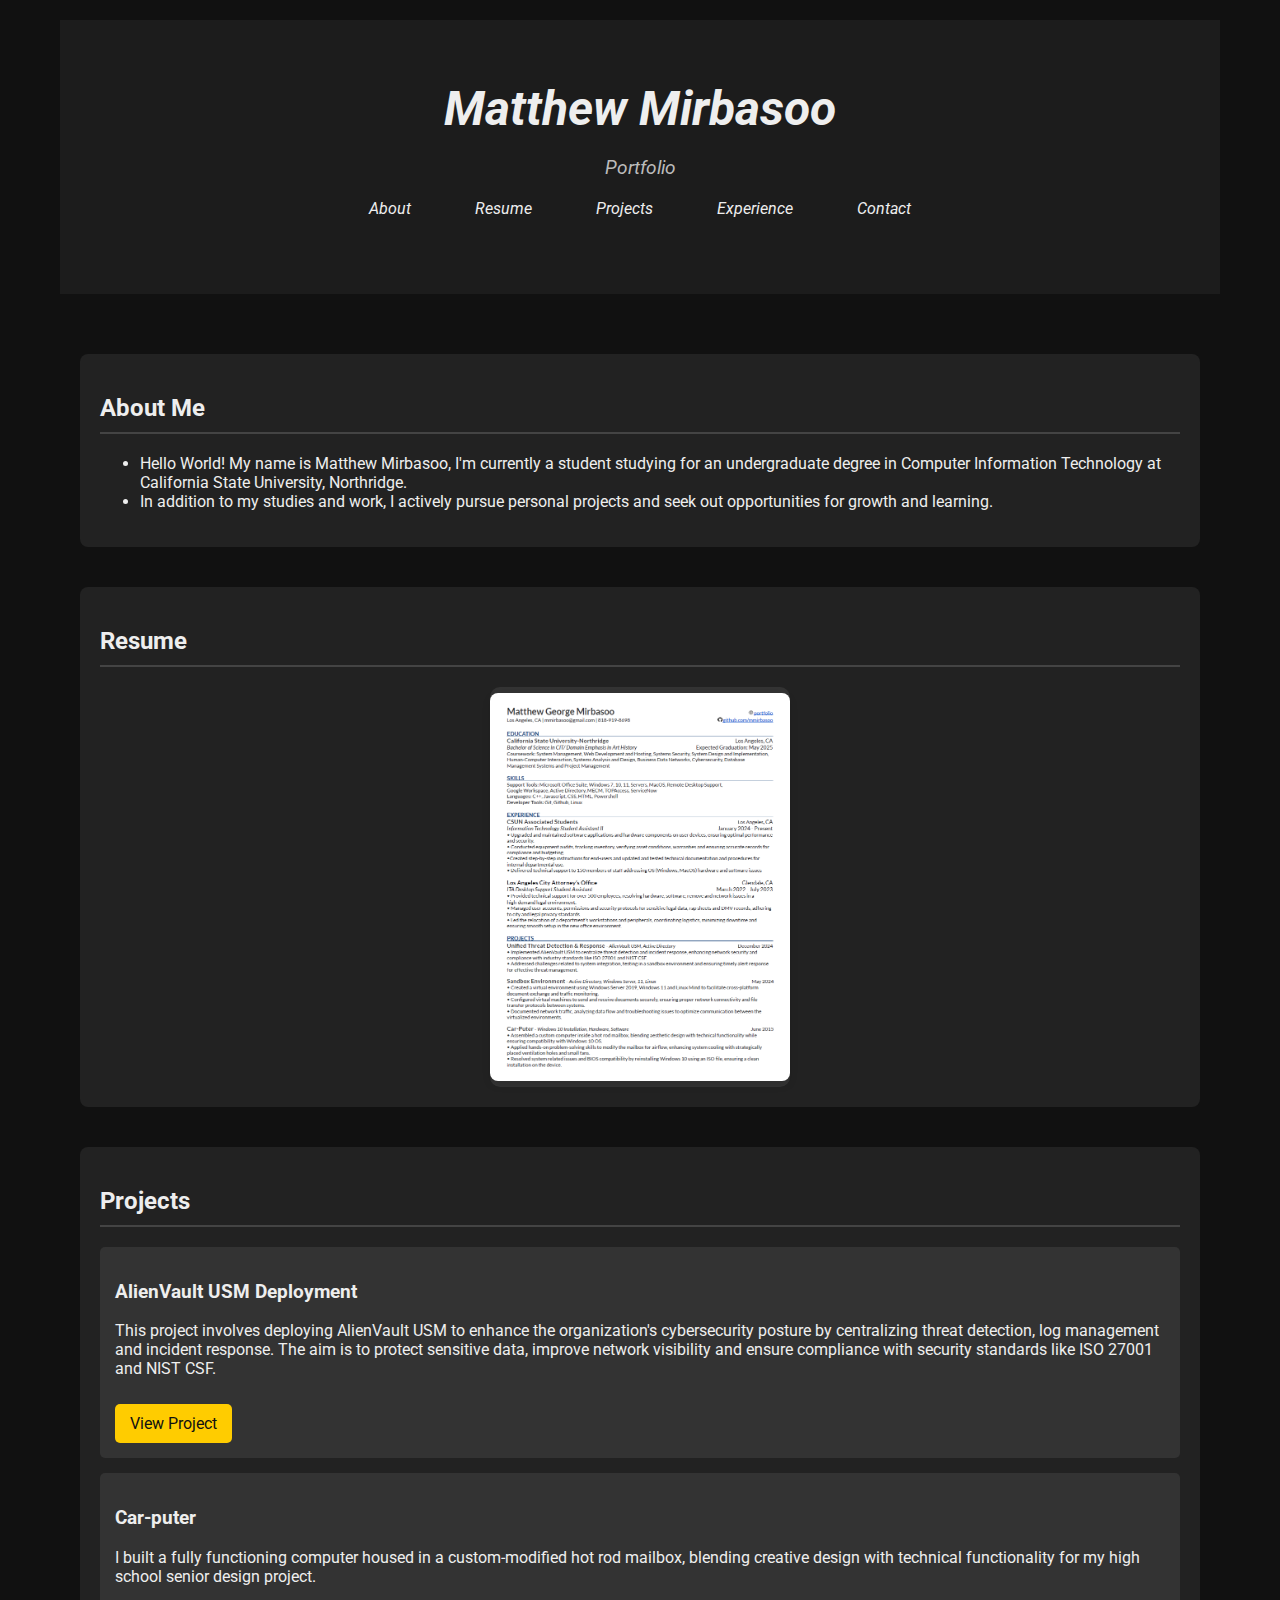
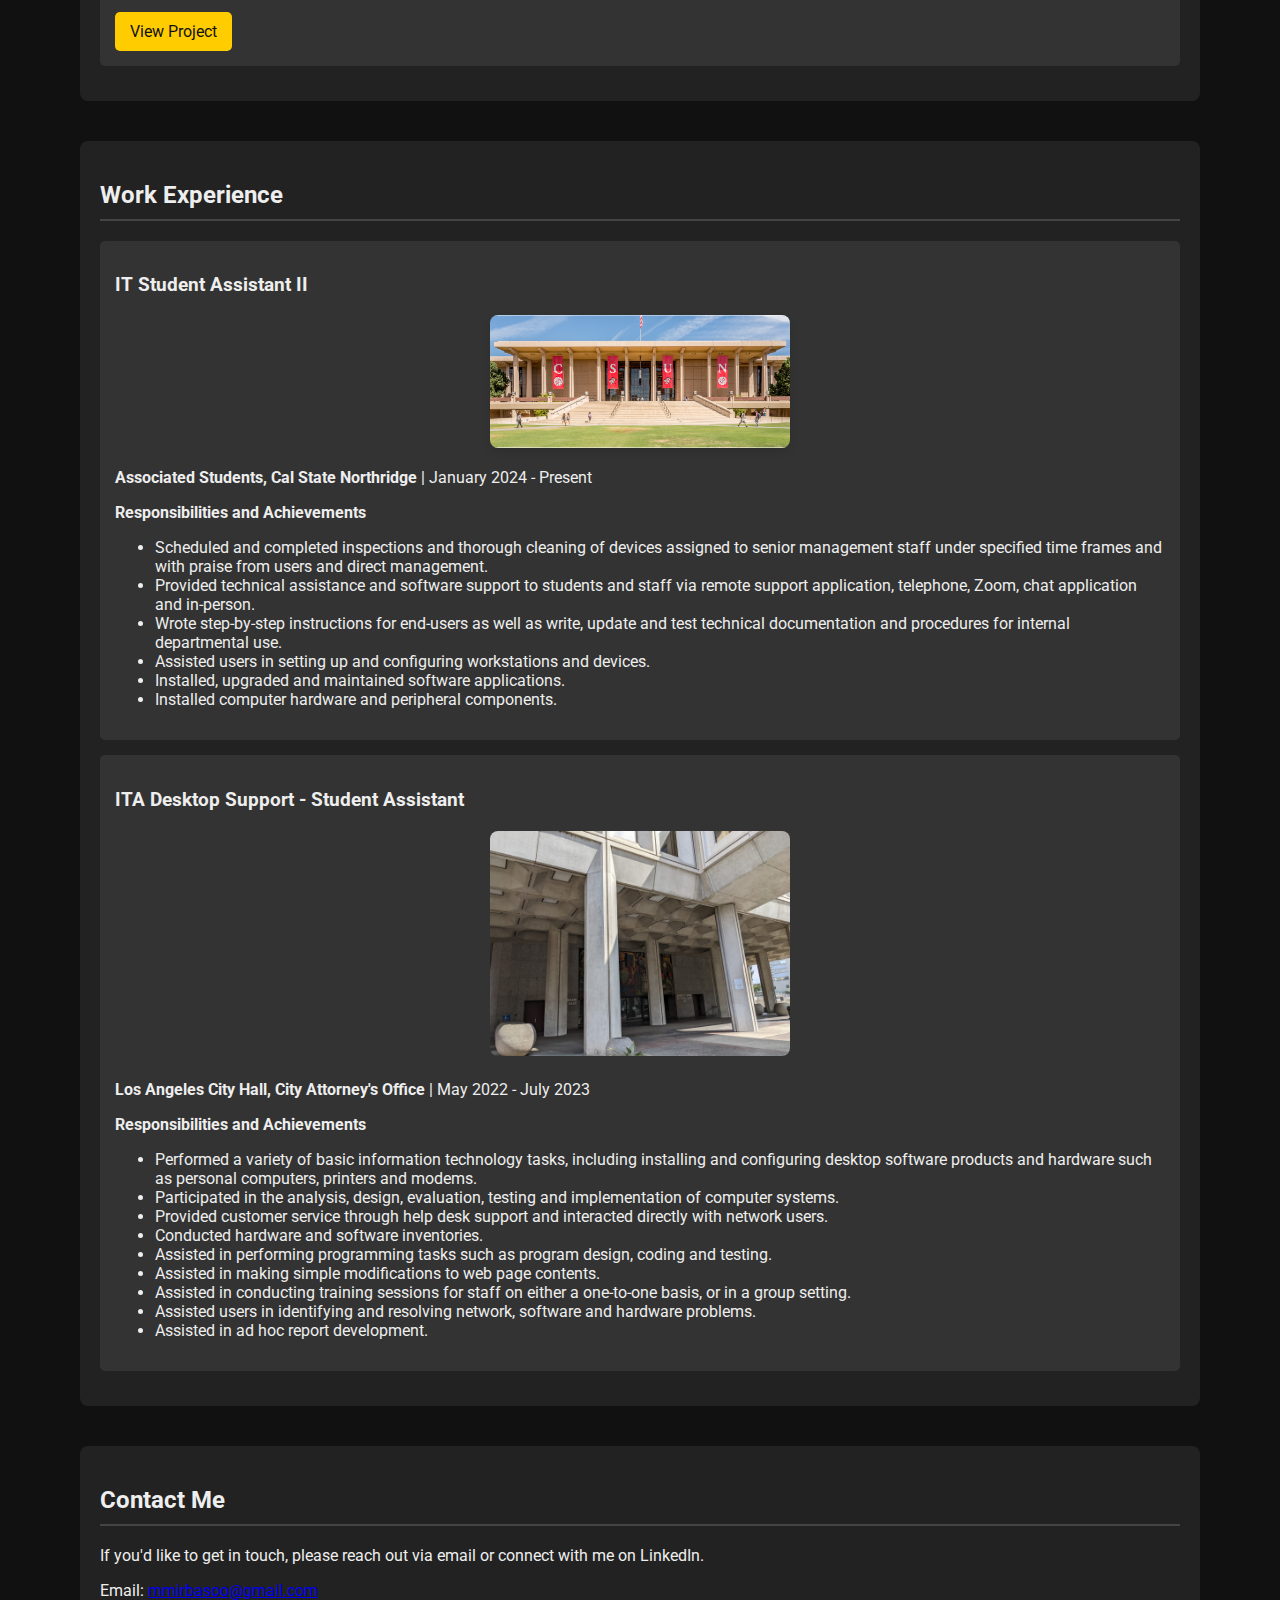
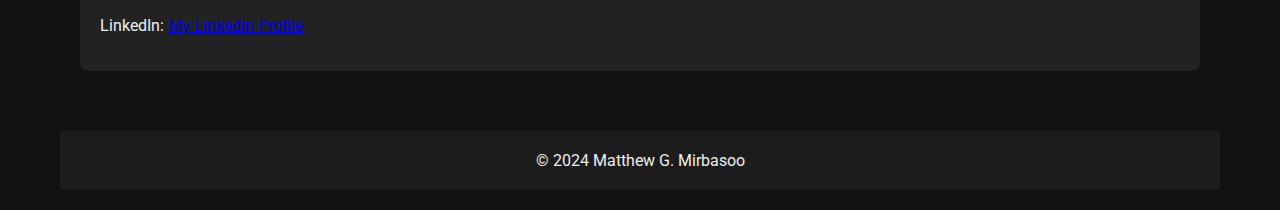
==== index.html @ d14e64dc "updated resume" ====
<!DOCTYPE html>
<html lang="en">
<head>
    <meta charset="UTF-8">
    <meta name="viewport" content="width=device-width, initial-scale=1.0">
    <title>Portfolio</title>
    <link rel="stylesheet" href="styles.css">
    <link href="https://fonts.googleapis.com/css2?family=Roboto:wght@400;700&display=swap" rel="stylesheet">
    <link rel="icon" href="favicon.ico" type="image/x-icon">

</head>
<body>
    <div class="container">
        <header>
            <h1 id="page-title">Matthew Mirbasoo</h1>
            <script src="script.js"></script>
            <p>Portfolio</p>
            <nav>
                <ul>
                    <li><a href="#about">About</a></li>
                    <li><a href="#resume">Resume</a></li>
                    <li><a href="#projects">Projects</a></li>
                    <li><a href="#experience">Experience</a></li>
                    <li><a href="#contact">Contact</a></li>
                </ul>
            </nav>
        </header>
        <main>
            <section id="about">
                <h2>About Me</h2>
                <ul>
                    <li>Hello World! My name is Matthew Mirbasoo, I'm currently a student studying for an undergraduate degree 
                        in Computer Information Technology at California State University, Northridge.</li>
                    <li>In addition to my studies and work, I actively pursue personal projects and seek out opportunities 
                        for growth and learning.</li>
                </ul>
            </section>

            <section id="resume">
                <h2>Resume</h2>
                <div class="Resume">
                    <a href="./Resume/Matthew Mirbasoo Resume 2024.pdf" target="_blank" class="resume-preview">
                        <div class="preview-box">
                            <img src="Resume2024.png" alt="Preview of my Resume">
                        </div>
                    </a>                    
                </div>
            </section>
            

            <section id="projects">
                <h2>Projects</h2>
                <div class="project">
                    <h3>AlienVault USM Deployment</h3>
                    <p>This project involves deploying AlienVault USM to enhance the organization's cybersecurity posture 
                        by centralizing threat detection, log management and incident response. The aim is to protect 
                        sensitive data, improve network visibility and ensure compliance with security standards like ISO 27001 
                        and NIST CSF.
                    </p>
                    <a href="AlienVaultUSM.html" target="_self" class="btn">View Project</a>
                </div>

                <div class="project">
                    <h3>Car-puter</h3>
                    <p>I built a fully functioning computer housed in a custom-modified hot rod mailbox, 
                        blending creative design with technical functionality for my high school senior design project.
                    </p>
                    <a href="Carputer.html" target="_self" class="btn">View Project</a>
                </div>
            </section>

            <section id="experience">
                <h2>Work Experience</h2>
                <div class="experience">
                    <h3>IT Student Assistant II</h3>
                    <div class="photoCSUN">
                        <img src="CSUN Photo.jpg" alt="IT Student Assistant II">
                    </div>
                    <p><strong>Associated Students, Cal State Northridge </strong> | January 2024 - Present</p>
                    <p><strong>Responsibilities and Achievements</strong></p>
                    <ul>
                        <li>Scheduled and completed inspections and thorough cleaning of devices assigned to senior management 
                            staff under specified time frames and with praise from users and direct management.
                        </li>
                        <li>Provided technical assistance and software support to students and staff via remote support 
                            application, telephone, Zoom, chat application and in-person.
                        </li>
                        <li>Wrote step-by-step instructions for end-users as well as write, update and test technical 
                            documentation and procedures for internal departmental use.
                        </li>
                        <li>Assisted users in setting up and configuring workstations and devices.</li>
                        <li>Installed, upgraded and maintained software applications.</li>
                        <li>Installed computer hardware and peripheral components.</li>
                    </ul>              
                </div>
                <div class="experience">
                    <h3>ITA Desktop Support - Student Assistant </h3>
                    <div class="photoITA">
                        <img src="ITA Desktop Support Photo.jpg" alt="ITA Desktop Support Photo">
                    </div>
                    <p><strong>Los Angeles City Hall, City Attorney's Office</strong> | May 2022 - July 2023</p>
                    <p><strong>Responsibilities and Achievements</strong></p>
                    <ul>
                        <li>Performed a variety of basic information technology tasks, including installing and configuring 
                            desktop software products and hardware such as personal computers, printers and modems.
                        </li>
                        <li>Participated in the analysis, design, evaluation, testing and implementation of computer systems.</li>
                        <li>Provided customer service through help desk support and interacted directly with network users.</li>
                        <li>Conducted hardware and software inventories.</li>
                        <li>Assisted in performing programming tasks such as program design, coding and testing.</li>
                        <li>Assisted in making simple modifications to web page contents.</li>
                        <li>Assisted in conducting training sessions for staff on either a one-to-one basis, or in a group 
                            setting.</li>
                        <li>Assisted users in identifying and resolving network, software and hardware problems.</li>
                        <li>Assisted in ad hoc report development.</li>
                    </ul>
                </div>
            </section>

            <section id="contact">
                <h2>Contact Me</h2>
                <p>If you'd like to get in touch, please reach out via email or connect with me on LinkedIn.</p>
                <p>Email: <a href="mailto:mmirbasoo@gmail.com">mmirbasoo@gmail.com</a></p>
                <p>LinkedIn: <a href="https://www.linkedin.com/in/matthew-mirbasoo-25574915b/" target="_blank">My LinkedIn 
                    Profile</a></p>
            </section>
        </main>
        <footer>
            <p>&copy; 2024 Matthew G. Mirbasoo</p>
        </footer>
    </div>
</body>
</html>
---- styles.css ----
* {
    box-sizing: border-box;
}

#name {
    font-size: 2rem;
    font-weight: bold;
    text-align: center;
    margin-top: 50px;
    animation: bounce 2s infinite;
  }

@keyframes bounce {
    0%, 20%, 50%, 80%, 100% {
        transform: translateY(0);
    }
    40% {
        transform: translateY(-30px);
    }
    60% {
        transform: translateY(-15px);
    }
}

body {
    background-color: #111;
    color: #eee;
    font-family: 'Roboto', san-serif;
    margin: 0;
    display: flex;
    justify-content: center;
}

.container {
    max-width: 1200px; /* Set a max-width for the container */
    width: 100%;
    padding: 20px;
}

header {
    text-align: center;
    padding: 60px 20px;
    background-color: #1c1c1c;
    font-style: italic;
}

header h1 {
    font-size: 3em;
    margin: 0;
}

header p {
    font-size: 1.2em;
    color: #bbb;
}

nav {
    margin-top: 20px;
}

nav ul {
    list-style: none;
    padding: 0;
}

nav ul li {
    display: inline;
    margin: 0 15px;
}

nav ul li a {
    color: #eee;
    text-decoration: none;
    padding: 10px 15px;
    transition: color 0.3s;
}

nav ul li a:hover {
    color: #ffcc00; /* Highlight color on hover */
}

main {
    padding: 20px;
}

section {
    margin: 40px 0;
    padding: 20px;
    background-color: #222;
    border-radius: 8px;
}

section h2 {
    border-bottom: 2px solid #444;
    padding-bottom: 10px;
    margin-bottom: 20px;
}

.project, .experience {
    margin: 15px 0;
    padding: 15px;
    background-color: #333;
    border-radius: 5px;
}

.btn {
    display: inline-block;
    margin-top: 10px;
    padding: 10px 15px;
    background-color: #ffcc00;
    color: #111;
    text-decoration: none;
    border-radius: 5px;
    transition: background-color 0.3s;
}

.btn:hover {
    background-color: #e6b800; /* Darker highlight on hover */
}

footer {
    text-align: center;
    padding: 20px;
    background-color: #1c1c1c;
}

#resume {
    margin: 40px 0;
}

#resume h2 {
    text-align: left; /* Align the title to the left */
}

.resume-preview {
    display: flex;
    justify-content: center; /* Center the preview box */
    text-decoration: none;
    margin-top: 20px; /* Add some space between the title and the preview box */
}

.preview-box {
    width: 300px;
    height: 400px;
    background-color: #333;
    color: #fff;
    border-radius: 10px;
    display: flex;
    align-items: center;
    justify-content: center;
    transition: transform 0.3s ease;
}

.preview-box:hover {
    transform: scale(1.05);
}

footer p {
    margin: 0;
}

.photoITA {
    text-align: center;
    margin: 20px 0; /* Add space around the image */
}

.photoITA img {
    max-width: 100%; /* Makes the image responsive */
    height: auto;
    max-width: 300px; /* Set a maximum width */
    border-radius: 8px; /* Optional: Add rounded corners */
    transition: transform 0.3s ease;
}

.photoITA img:hover {
    transform: scale(1.05);
}

.photoCSUN {
    margin: 10px auto; /* Center the image and add spacing */
    text-align: center; /* Ensure the image is centered */
}

.photoCSUN img {
    max-width: 100%; /* Make the image responsive */
    max-width: 300px; /* Limit the image width */
    height: auto; /* Maintain aspect ratio */
    border-radius: 8px; /* Add rounded corners to the image */
    box-shadow: 0 4px 8px rgba(0, 0, 0, 0.1); /* Add a subtle shadow for style */
    transition: transform 0.3s ease; /* Add hover animation */
}

.photoCSUN img:hover {
    transform: scale(1.05); /* Slightly enlarge on hover */
}

.resume {
    display: inline-block;
    text-align: center;
    margin: 10px auto;
    max-width: 300px; /* Set max width for the photo */
}

.Resume img {
    max-width: 100%; /* Make the image responsive */
    height: auto;
    border-radius: 8px; /* Optional: Add rounded corners */
    box-shadow: 0 4px 8px rgba(0, 0, 0, 0.1); /* Optional: Add a subtle shadow */
    transition: transform 0.3s ease; /* Optional: Add hover effect */
}

.Resume img:hover {
    transform: scale(1.05); /* Slightly enlarge on hover */
}
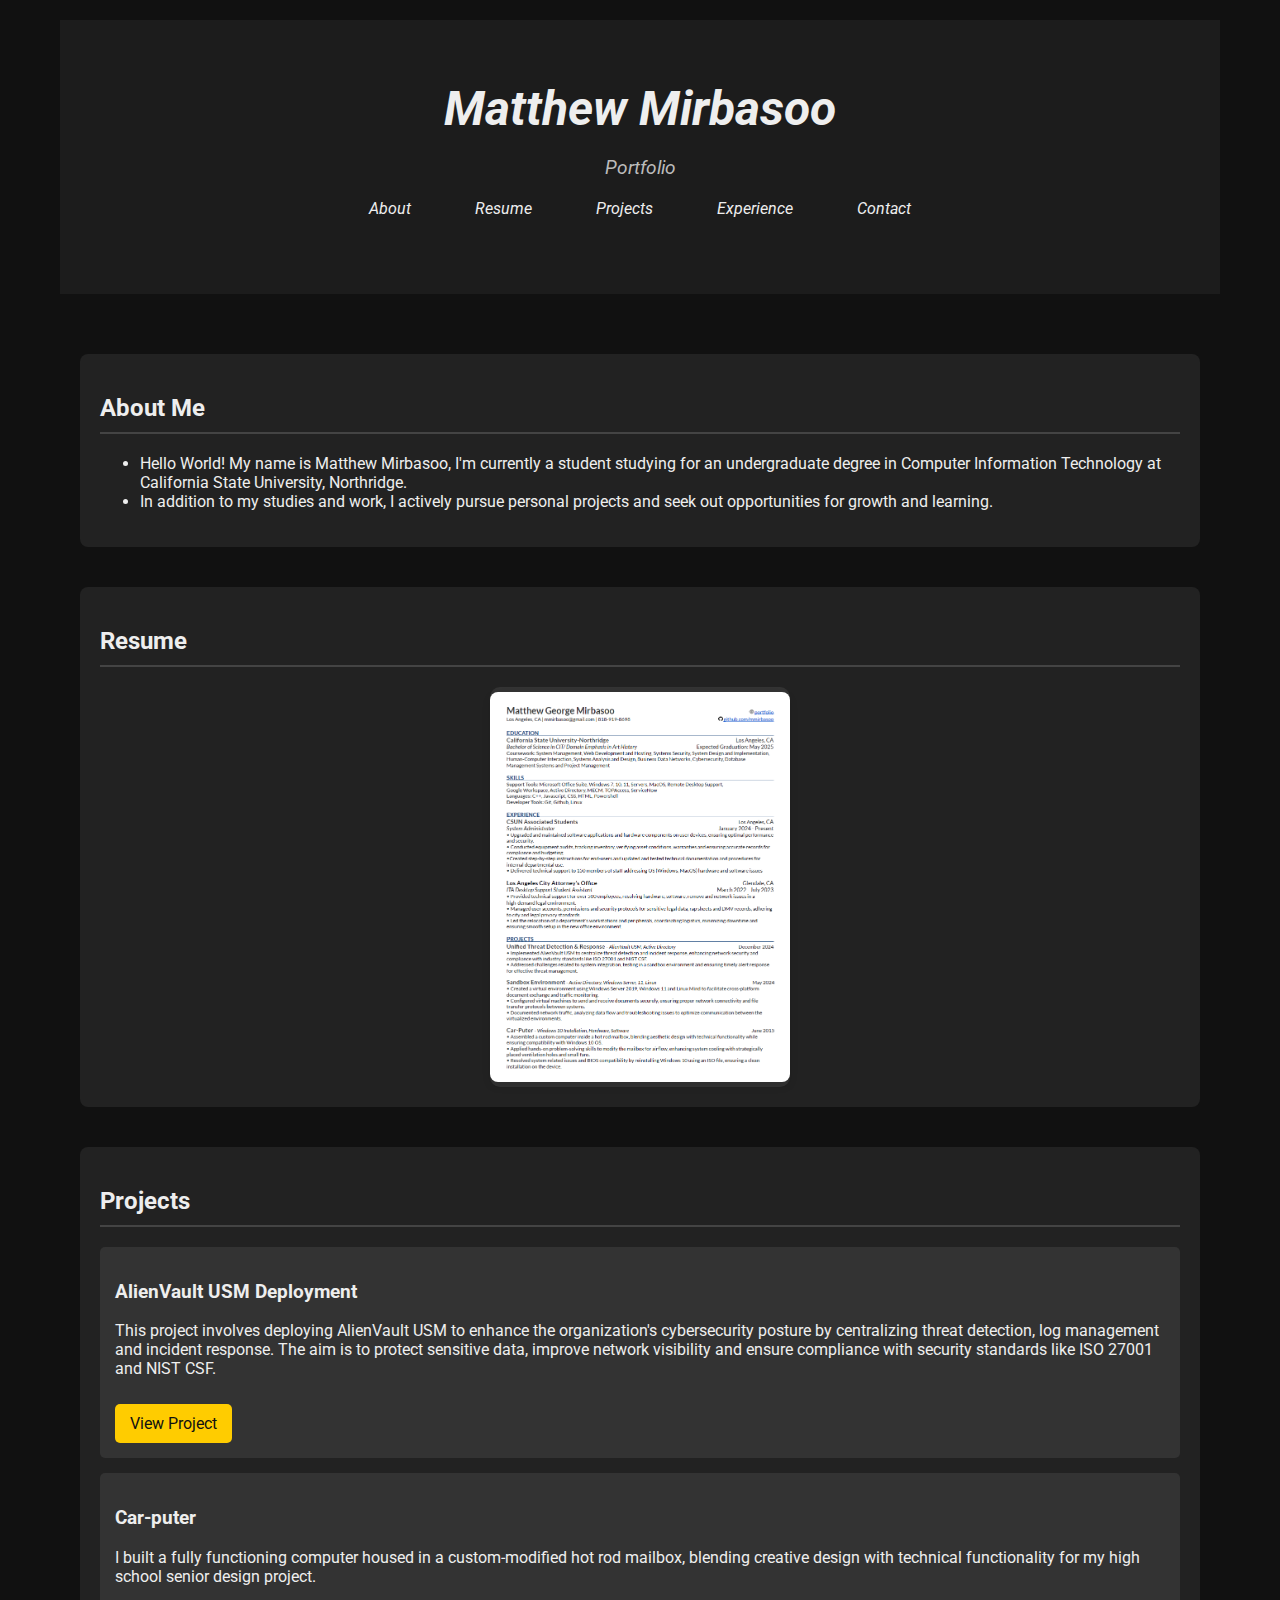
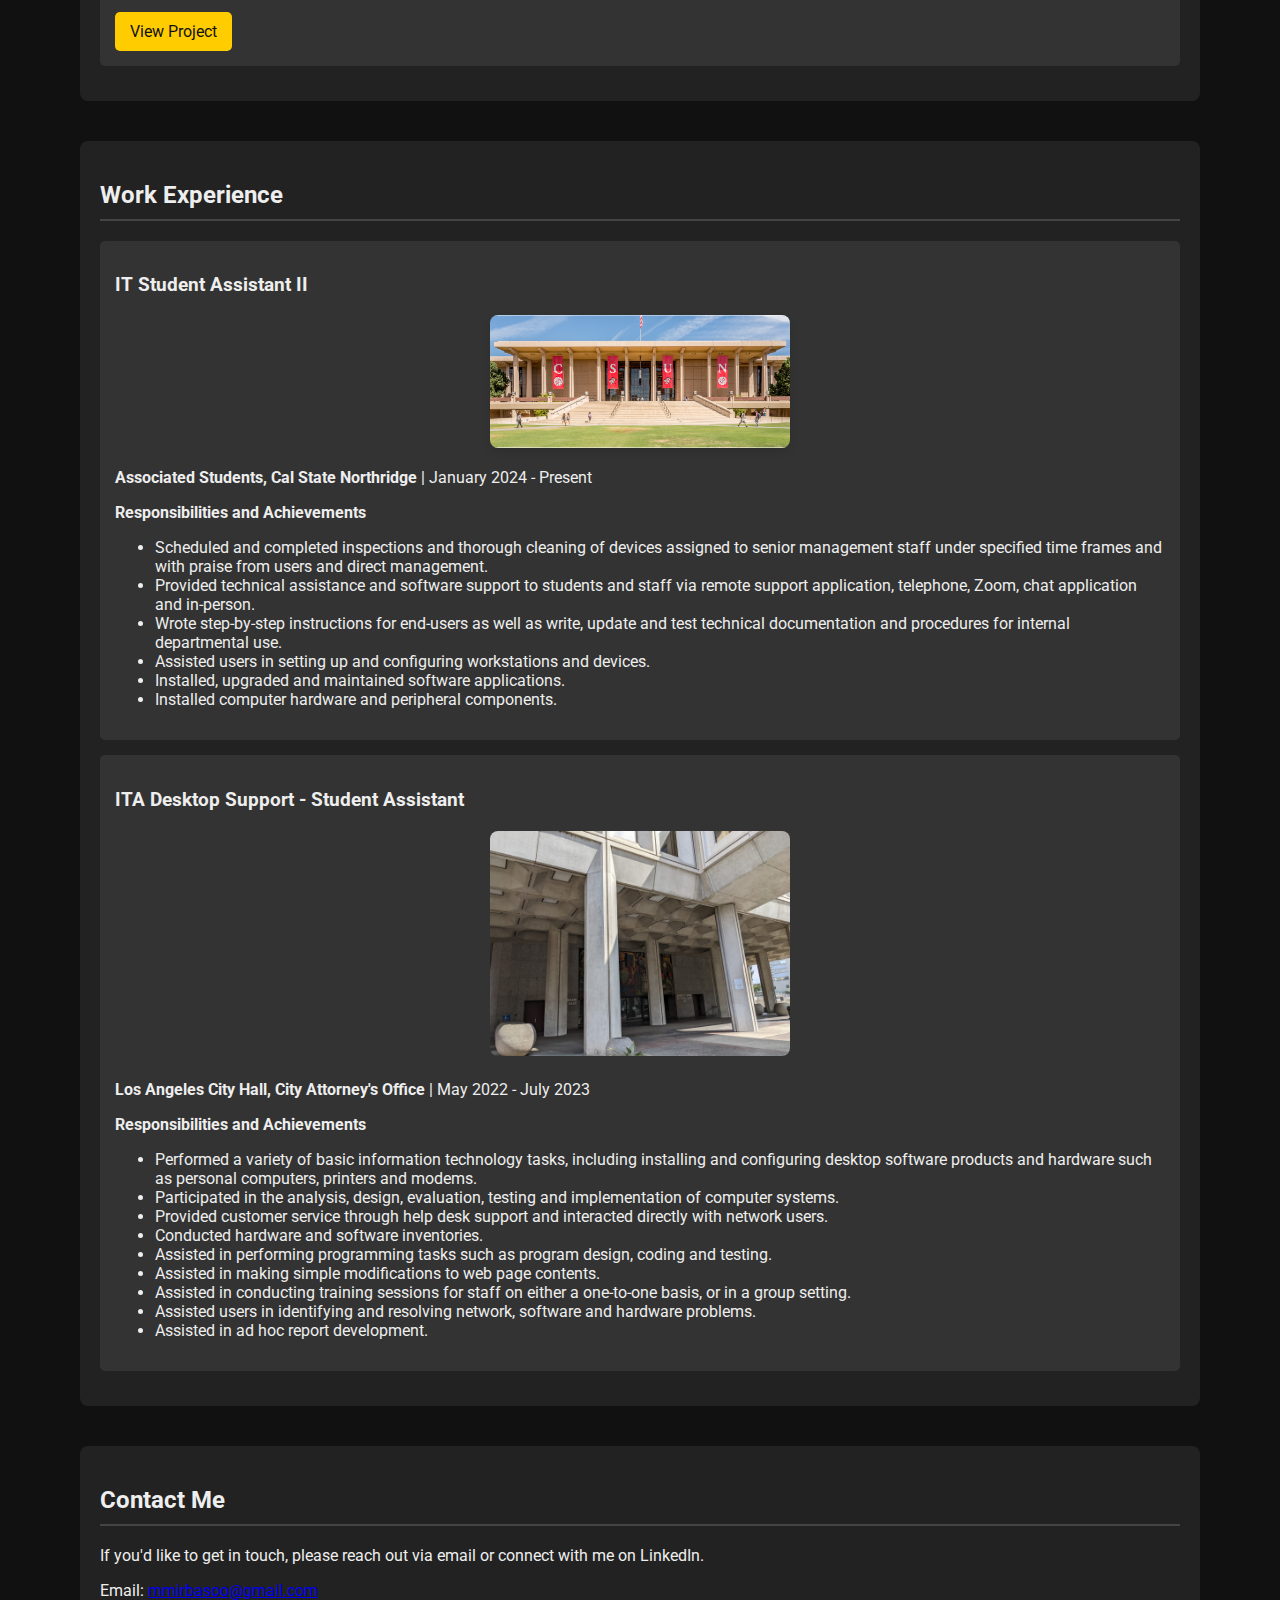
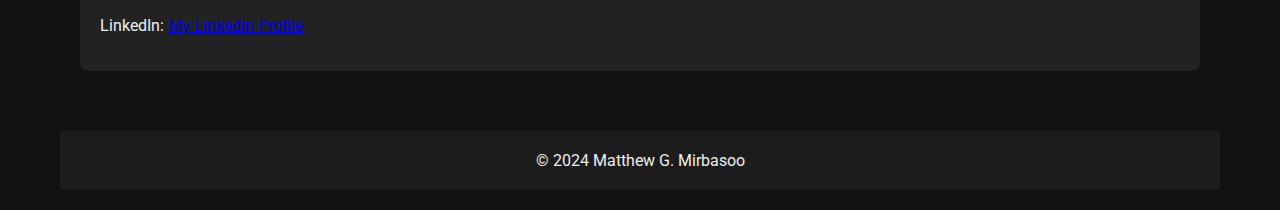
==== commit 2c46a71d: "Resume 2025 adjustments" ====
--- a/index.html
+++ b/index.html
@@ -35,13 +35,14 @@
                         for growth and learning.</li>
                 </ul>
             </section>
-
+            
+            <!--Reference 2 files, image is a png and clickable is the pdf of a resume-->
             <section id="resume">
                 <h2>Resume</h2>
                 <div class="Resume">
-                    <a href="./Resume/Matthew Mirbasoo Resume 2024.pdf" target="_blank" class="resume-preview">
+                    <a href="./Resume/Matthew_Mirbasoo_Resume_2025.pdf" target="_blank" class="resume-preview">
                         <div class="preview-box">
-                            <img src="Resume2024.png" alt="Preview of my Resume">
+                            <img src="Resume2025.png" alt="Preview of my Resume">
                         </div>
                     </a>                    
                 </div>
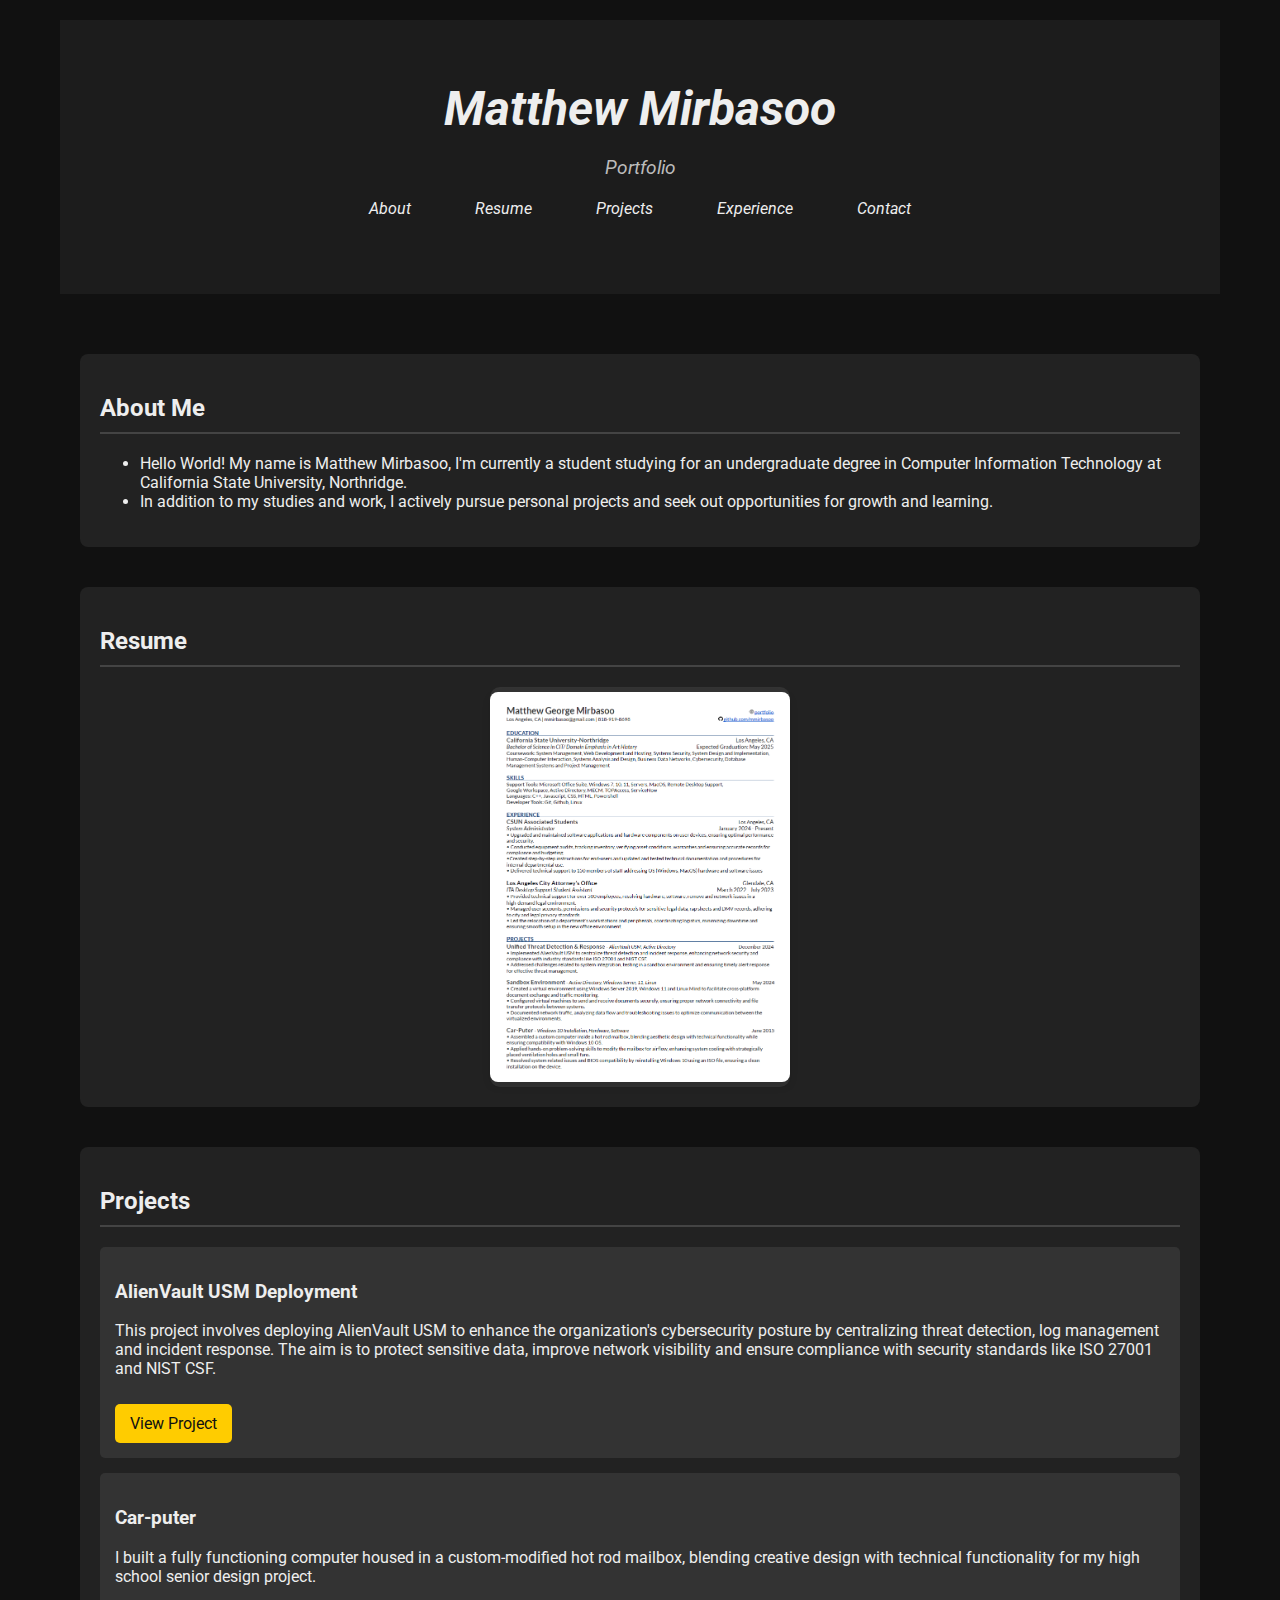
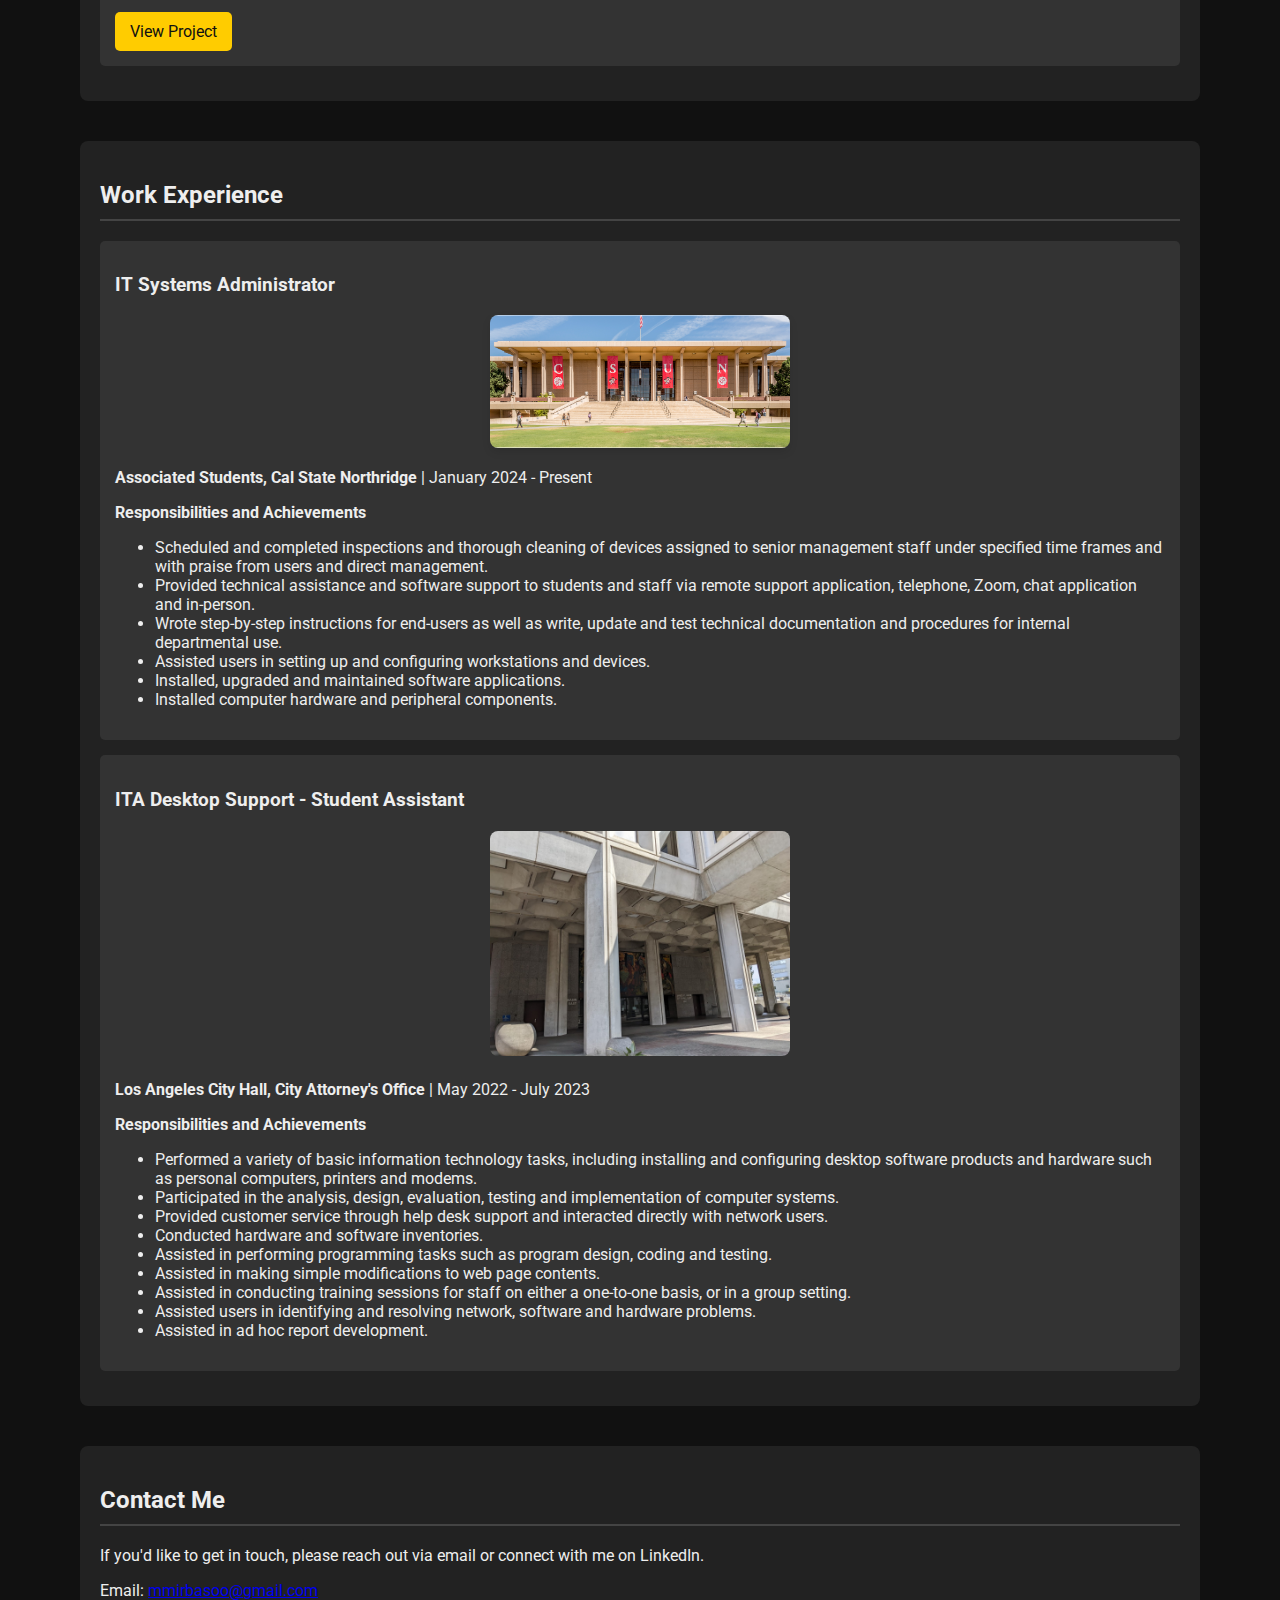
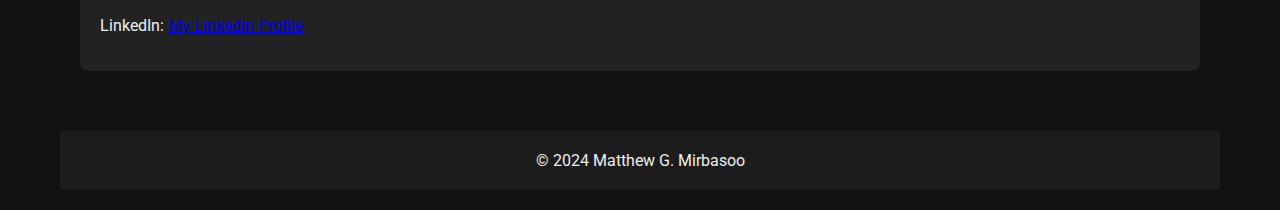
==== commit c37b9d01: "Updated work experience" ====
--- a/index.html
+++ b/index.html
@@ -73,7 +73,7 @@
             <section id="experience">
                 <h2>Work Experience</h2>
                 <div class="experience">
-                    <h3>IT Student Assistant II</h3>
+                    <h3>IT Systems Administrator</h3>
                     <div class="photoCSUN">
                         <img src="CSUN Photo.jpg" alt="IT Student Assistant II">
                     </div>
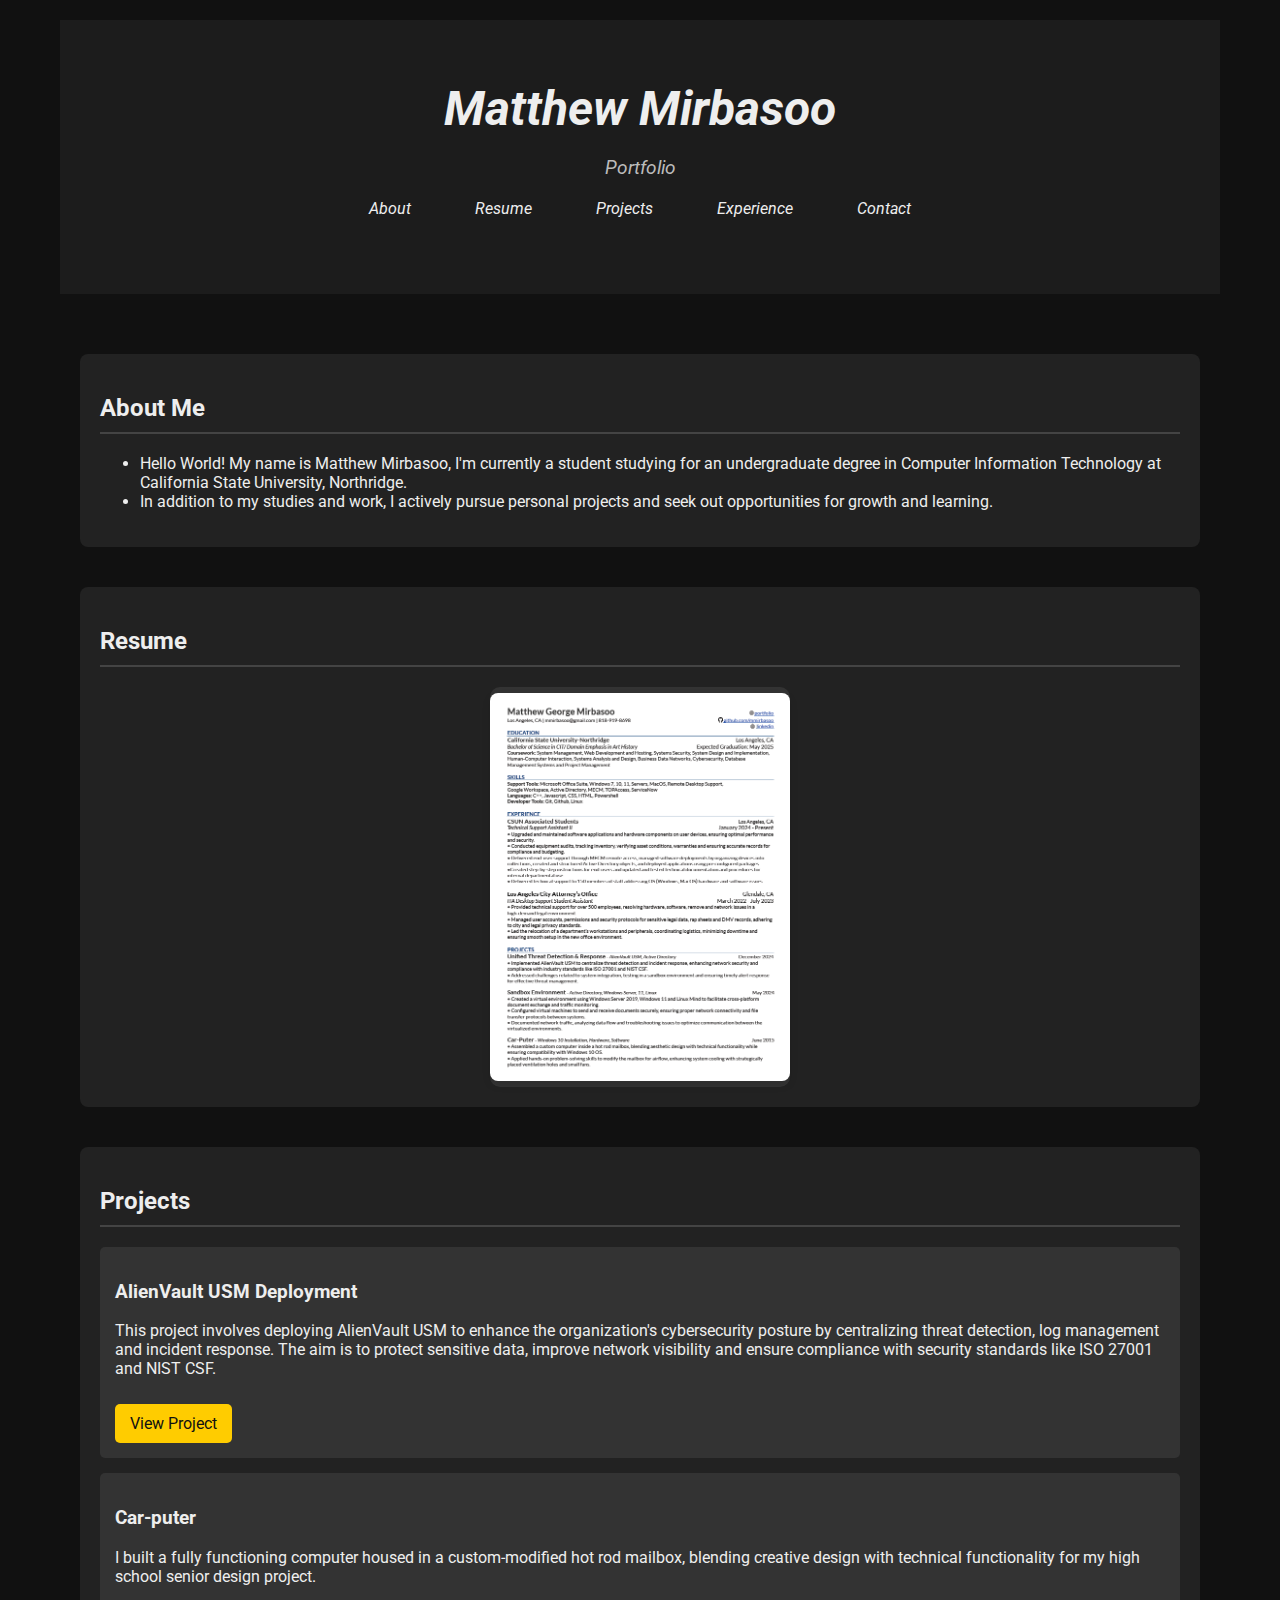
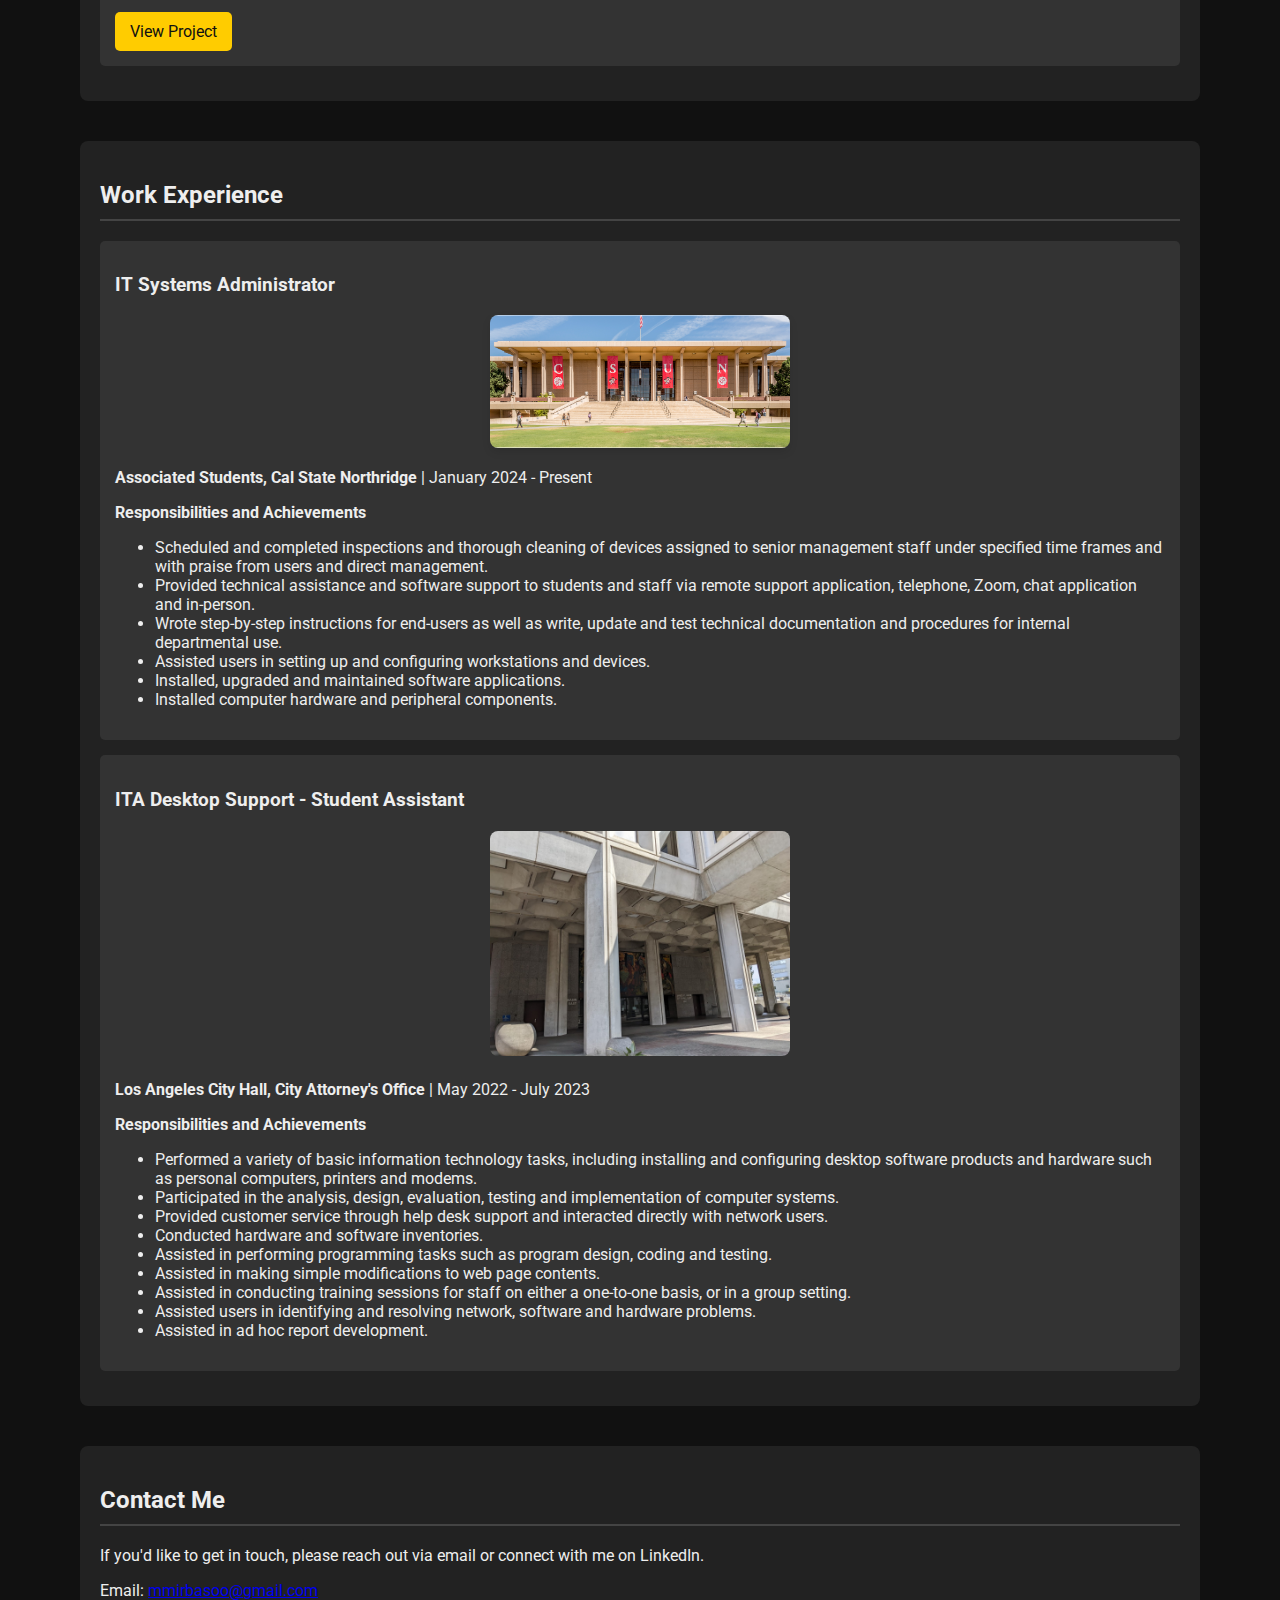
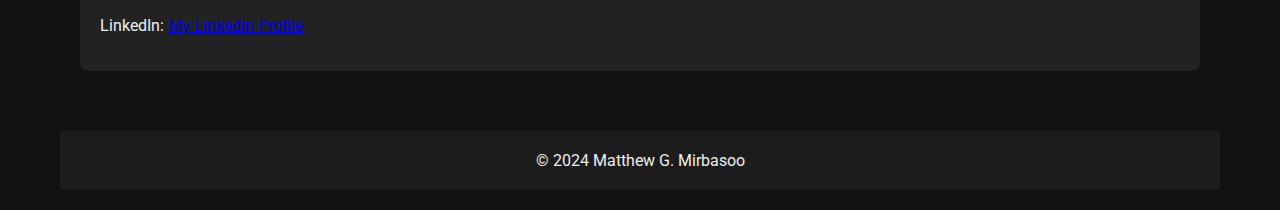
==== commit 47cdcaa6: "updated resume 2025" ====
--- a/index.html
+++ b/index.html
@@ -40,9 +40,9 @@
             <section id="resume">
                 <h2>Resume</h2>
                 <div class="Resume">
-                    <a href="./Resume/Matthew_Mirbasoo_Resume_2025.pdf" target="_blank" class="resume-preview">
+                    <a href="./.resume/Matthew Mirbasoo - Resume 2025.pdf" target="_blank" class="resume-preview">
                         <div class="preview-box">
-                            <img src="Resume2025.png" alt="Preview of my Resume">
+                            <img src="2025 resume screenshot.png" alt="Preview of my Resume">
                         </div>
                     </a>                    
                 </div>
